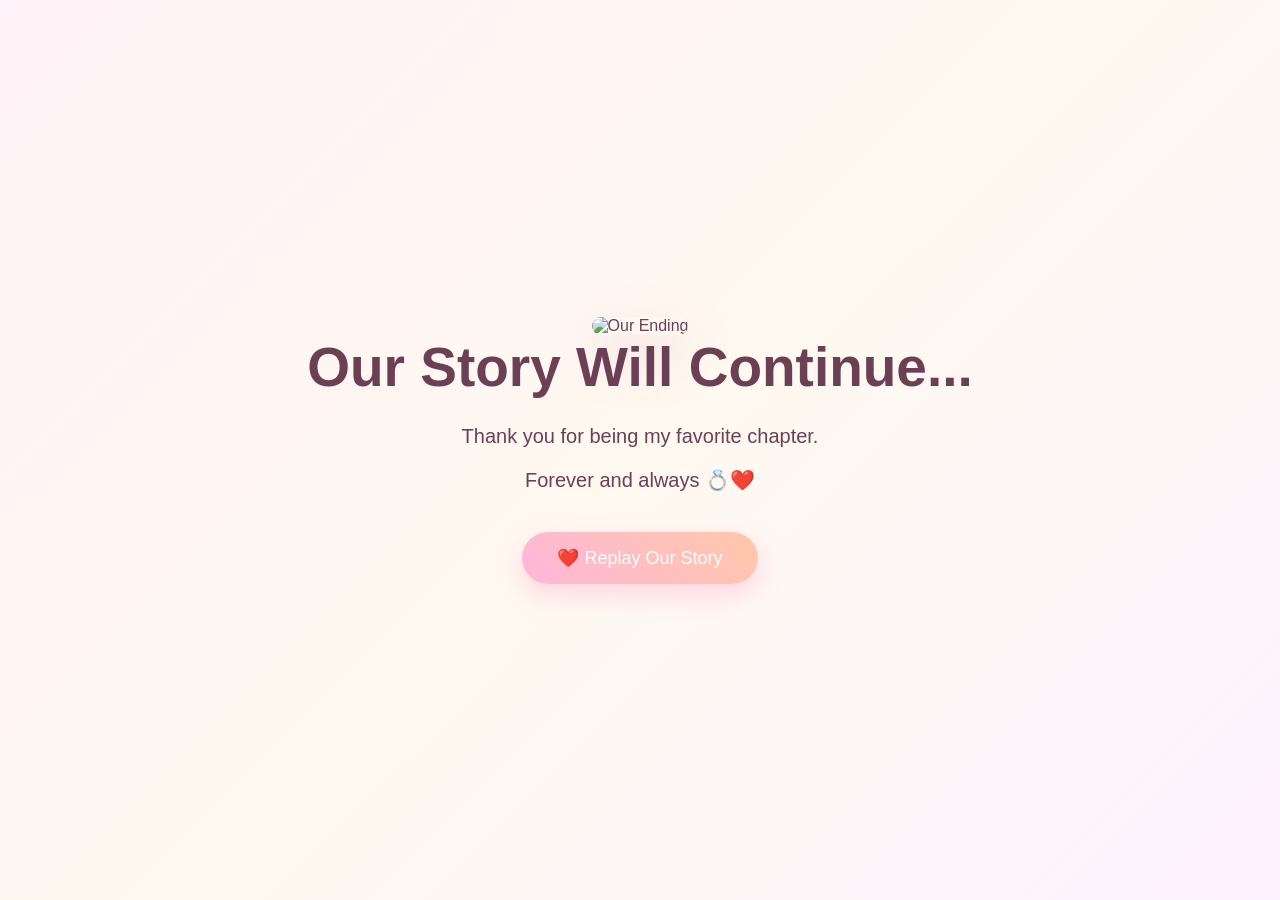
==== ending.html @ a07aa303 "Create The Ring of Us website" ====
<!DOCTYPE html>

<html lang="en">


<head>


<meta charset="UTF-8">


<meta name="viewport" content="width=device-width, initial-scale=1.0">


<title>
Our Story Forever 💍
</title>



<link rel="stylesheet" href="./style.css">


</head>



<body>




<audio id="bgMusic" autoplay loop>


<source src="./audio/bgm.mp3" type="audio/mp3">


</audio>





<div id="floating-container"></div>







<section class="ending-page">





<div class="ending-content">





<img

src="./images/scenes/ending-scene.png"

class="ending-image"

alt="Our Ending">





<h1>

Our Story Will Continue...

</h1>





<p>

Thank you for being my favorite chapter.

</p>





<p>

Forever and always 💍❤️

</p>







<button

onclick="restartStory()">



❤️ Replay Our Story



</button>






</div>






</section>








<script src="./script.js"></script>



</body>


</html>
---- style.css ----
/* ===================================
   THE RING OF US
   Romantic Interactive Website
=================================== */



* {

box-sizing: border-box;
margin:0;
padding:0;

}



body {

font-family:
"Segoe UI",
sans-serif;

min-height:100vh;

overflow-x:hidden;

background:

linear-gradient(
135deg,
#fff1f7,
#fff9f0,
#fdf2ff
);

color:#6b4055;

text-align:center;

}




/* =========================
   Floating Objects
========================= */


#floating-container {

position:fixed;

width:100%;

height:100%;

top:0;

left:0;

pointer-events:none;

overflow:hidden;

z-index:10;

}



.floating-item {


position:absolute;

bottom:-50px;

animation:

floatUp linear forwards;


}



@keyframes floatUp {


0% {

transform:
translateY(0)
rotate(0deg);

opacity:0;

}


20% {

opacity:1;

}


100% {

transform:

translateY(-120vh)
rotate(360deg);


opacity:0;

}


}




/* =========================
   Buttons
========================= */


button {


border:none;

padding:

15px 35px;


border-radius:50px;


background:

linear-gradient(
45deg,
#ffb6d9,
#ffc8a8
);


color:white;


font-size:18px;


cursor:pointer;


margin-top:25px;


box-shadow:

0 10px 25px
rgba(255,150,190,.35);


transition:.3s;


}



button:hover {


transform:

translateY(-5px)
scale(1.05);


}



/* =========================
   Opening Page
========================= */


.opening-page,
.ring-page,
.letter-page,
.gift-page,
.ending-page {


min-height:100vh;


display:flex;


flex-direction:column;


align-items:center;


justify-content:center;


padding:30px;


}





.video-container {


width:min(850px,90%);


border-radius:40px;


overflow:hidden;


box-shadow:

0 20px 50px
rgba(200,130,170,.35);


}



.video-container video {


width:100%;


display:block;


}





.opening-content {


margin-top:30px;


}




h1 {


font-size:

clamp(35px,5vw,55px);


margin-bottom:20px;


font-weight:700;


}




p {


font-size:20px;


line-height:1.7;


margin:10px;


}



/* =========================
 Ring Selection
========================= */


.ring-choice {


display:flex;


gap:40px;


justify-content:center;


flex-wrap:wrap;


margin-top:40px;


}



.ring-card {


width:320px;


padding:30px;


background:

rgba(255,255,255,.75);


border-radius:35px;


box-shadow:

0 15px 40px
rgba(180,120,160,.2);


cursor:pointer;


transition:.4s;


}



.ring-card:hover {


transform:

translateY(-15px)
scale(1.05);


}



.ring-card img {


width:200px;


height:200px;


object-fit:contain;


}




/* =========================
 Unlock Area
========================= */


#unlock-area {


margin-top:30px;


}



.unlock-box {


background:

rgba(255,255,255,.85);


padding:35px;


border-radius:35px;


box-shadow:

0 20px 40px
rgba(200,130,160,.25);


}



.unlock-box input {


padding:15px;


border-radius:30px;


border:

2px solid #ffc1da;


font-size:18px;


text-align:center;


margin-top:15px;


}



/* =========================
 Ring Box
========================= */


#ring-box-area {


margin-top:30px;


}



.ring-box {


width:250px;


animation:

boxAppear 1s;


}



@keyframes boxAppear {


from {


transform:scale(0)
rotateY(180deg);


opacity:0;


}


to {


transform:scale(1);


opacity:1;


}


}



/* =========================
 Ring Scene
========================= */


.scene-box {


background:

rgba(255,255,255,.85);


padding:35px;


border-radius:40px;


max-width:600px;


box-shadow:

0 20px 50px
rgba(180,120,160,.25);


}



.scene-box img {


width:90%;


max-width:450px;


border-radius:30px;


}




/* =========================
 Love Letter
========================= */


.letter-container {


position:relative;


}



.envelope {


width:280px;


cursor:pointer;


transition:.5s;


}



.heart-sparkle {


position:absolute;


width:120px;


top:-40px;


right:-50px;


animation:

sparkle 2s infinite;


}



@keyframes sparkle {


50% {


transform:

scale(1.2)
rotate(10deg);


}


}



.letter-content {


display:none;


background:

rgba(255,255,255,.9);


padding:40px;


border-radius:40px;


max-width:650px;


}



.open-letter {


width:300px;


}




.languages {


margin-top:30px;


font-size:22px;


}





/* =========================
 Surprise Video
========================= */


.video-wrapper {


width:min(850px,90%);


border-radius:40px;


overflow:hidden;


box-shadow:

0 20px 50px
rgba(200,130,170,.3);


}



.video-wrapper video {


width:100%;


}



/* =========================
 Ending
========================= */


.ending-image {


width:min(700px,90%);


border-radius:40px;


box-shadow:

0 20px 50px
rgba(200,130,170,.3);


}




/* =========================
 Mobile
========================= */


@media(max-width:700px){


.ring-card {


width:90%;


}


h1 {


font-size:35px;


}


p {


font-size:17px;


}



}

/* =================================
   RING OPENING EXPERIENCE
================================= */


.ring-opening {


animation:

ringAppear 1.2s ease;

}



@keyframes ringAppear {


from{

opacity:0;

transform:

scale(.3)
translateY(50px);


}


to{

opacity:1;

transform:

scale(1)
translateY(0);


}


}




.ring-box {


width:250px;


max-width:80%;


cursor:pointer;


}



.ring-box-open {


animation:

boxOpen 1s;


}



@keyframes boxOpen{


0%{

transform:

rotateX(0deg)
scale(.8);


}


50%{

transform:

rotateX(25deg)
scale(1.05);


}


100%{

transform:

rotateX(0deg)
scale(1);


}


}





.ring-display {


width:180px;


margin:20px auto;


animation:

ringFloat 2s infinite ease-in-out;


}



@keyframes ringFloat{


0%,100%{

transform:

translateY(0);


}


50%{

transform:

translateY(-20px);


}


}





.sparkle {


position:absolute;


font-size:35px;


animation:

sparkleMove 2s infinite;


}



@keyframes sparkleMove{


0%{

opacity:0;

transform:

scale(0);


}


50%{

opacity:1;


transform:

scale(1.3);


}


100%{

opacity:0;

transform:

scale(0);


}


}



.ring-message {


animation:

fadeText 2s;


}



@keyframes fadeText{


from{

opacity:0;

transform:

translateY(30px);


}


to{

opacity:1;

transform:

translateY(0);


}


}

/* ==========================
   LETTER ANIMATION
========================== */


.hidden {

display:none;

}



.letter-show {


display:block;


animation:

letterAppear 1.5s ease;


}




@keyframes letterAppear {


from {

opacity:0;

transform:

translateY(50px)
scale(.8);


}


to {


opacity:1;


transform:

translateY(0)
scale(1);


}


}





.typing-text {


max-width:500px;


margin:auto;


}



.open-letter {


animation:

letterFloat 3s infinite ease-in-out;


}




@keyframes letterFloat {


50% {


transform:

translateY(-10px);


}


}



.languages p {


animation:

fadeLanguage 1s;


}



@keyframes fadeLanguage {


from {

opacity:0;


transform:

translateX(-30px);


}


to {


opacity:1;


transform:

translateX(0);


}


}
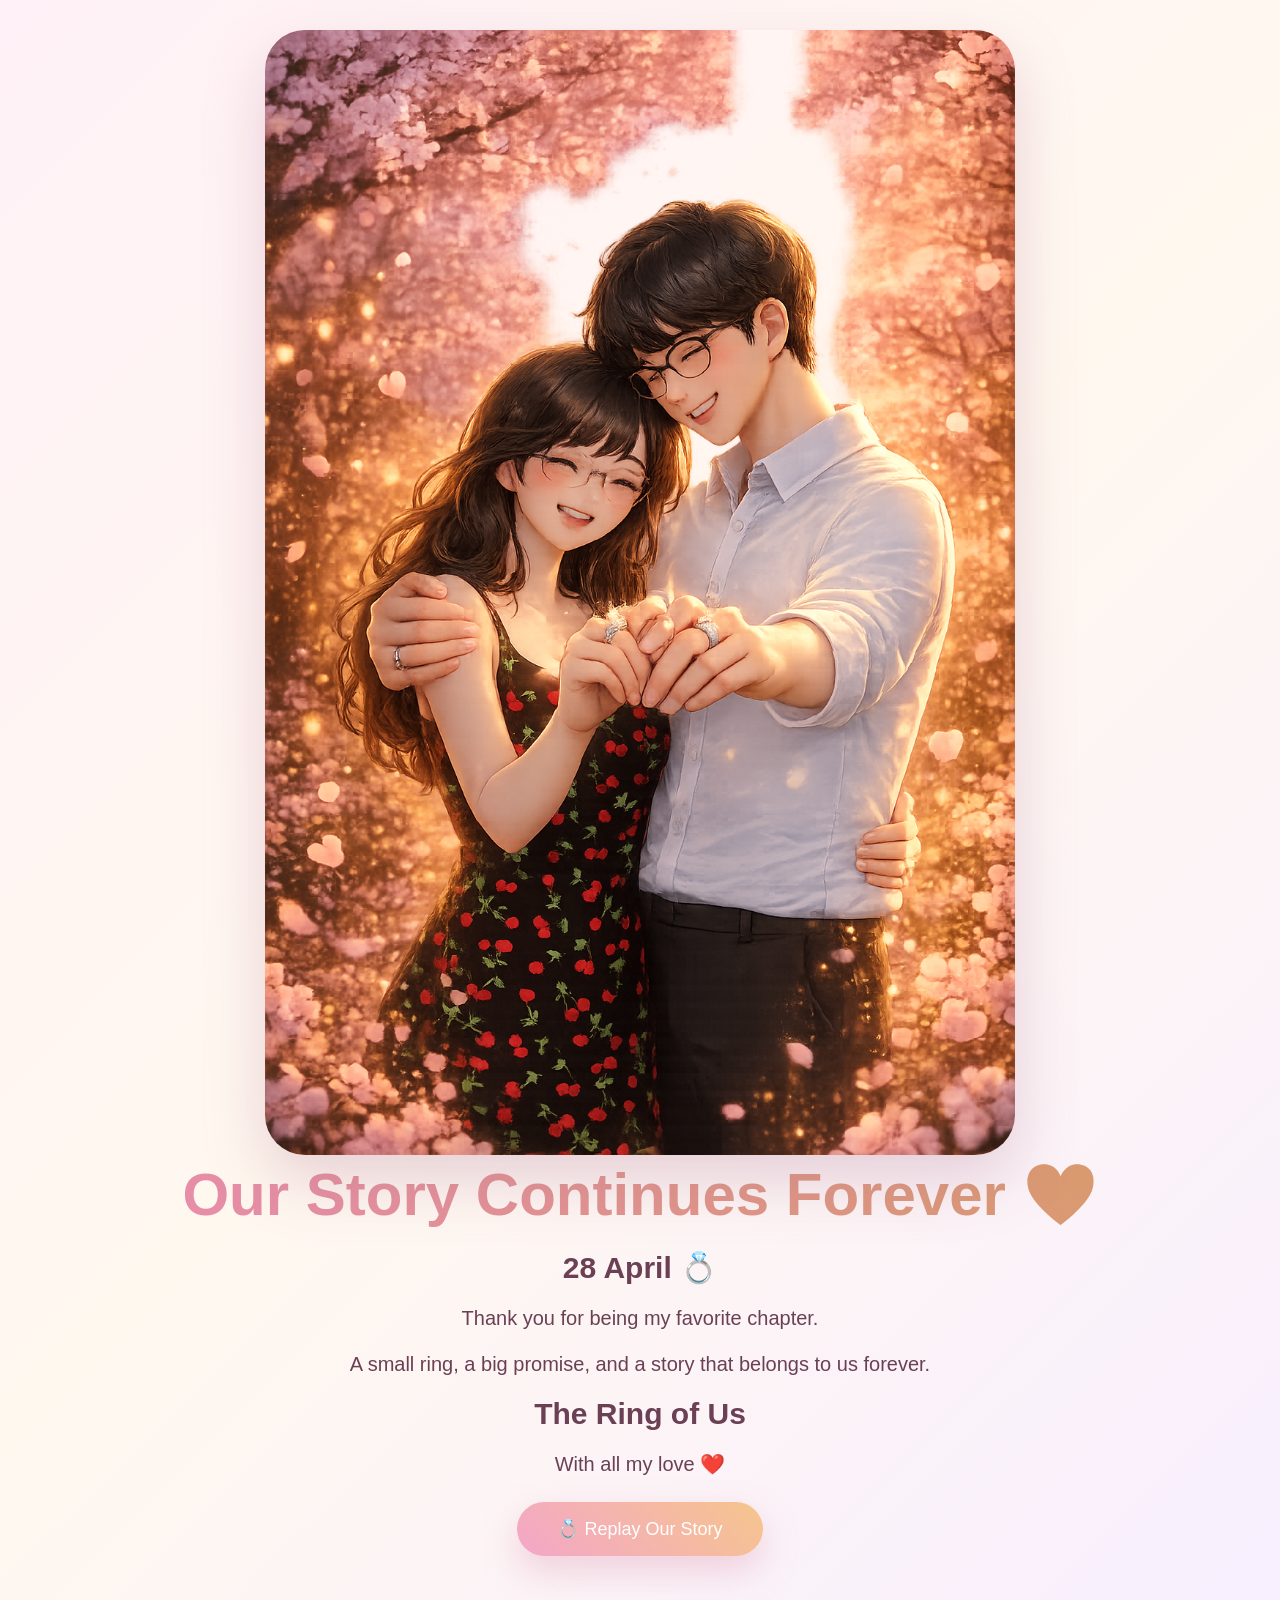
==== commit 532b58d3: "Complete The Ring of Us website update" ====
--- a/ending.html
+++ b/ending.html
@@ -5,20 +5,17 @@
 
 <head>
 
-
 <meta charset="UTF-8">
 
-
 <meta name="viewport" content="width=device-width, initial-scale=1.0">
 
 
 <title>
-Our Story Forever 💍
+Forever Us 💍
 </title>
 
 
-
-<link rel="stylesheet" href="./style.css">
+<link rel="stylesheet" href="style.css">
 
 
 </head>
@@ -28,14 +25,27 @@
 <body>
 
 
+<div id="loader">
+
+<div class="loader-heart">
+💍
+</div>
+
+<p>
+Preparing our story...
+❤️
+</p>
+
+</div>
+
+
+
 
 
 <audio id="bgMusic" autoplay loop>
 
-
 <source src="./audio/bgm.mp3" type="audio/mp3">
 
-
 </audio>
 
 
@@ -50,6 +60,8 @@
 
 
 
+
+
 <section class="ending-page">
 
 
@@ -62,13 +74,17 @@
 
 
 
+
+
 <img
 
 src="./images/scenes/ending-scene.png"
 
 class="ending-image"
 
-alt="Our Ending">
+alt="Our Final Memory">
+
+
 
 
 
@@ -76,7 +92,7 @@
 
 <h1>
 
-Our Story Will Continue...
+Our Story Continues Forever ❤️
 
 </h1>
 
@@ -84,6 +100,20 @@
 
 
 
+
+
+<h2>
+
+28 April 💍
+
+</h2>
+
+
+
+
+
+
+
 <p>
 
 Thank you for being my favorite chapter.
@@ -94,26 +124,52 @@
 
 
 
-<p>
-
-Forever and always 💍❤️
-
-</p>
-
-
-
-
-
-
-
-<button
-
-onclick="restartStory()">
-
-
-
-❤️ Replay Our Story
-
+
+
+<p>
+
+A small ring,
+
+a big promise,
+
+and a story that belongs to us forever.
+
+</p>
+
+
+
+
+
+
+
+<h2>
+
+The Ring of Us
+
+</h2>
+
+
+
+
+
+
+
+<p>
+
+With all my love ❤️
+
+</p>
+
+
+
+
+
+
+
+<button onclick="restartStory()">
+
+
+💍 Replay Our Story
 
 
 </button>
@@ -130,6 +186,8 @@
 
 
 
+
+
 </section>
 
 
@@ -139,8 +197,8 @@
 
 
 
-<script src="./script.js"></script>
-
+
+<script src="script.js"></script>
 
 
 </body>
--- a/style.css
+++ b/style.css
@@ -1,72 +1,98 @@
-/* ===================================
+/* =====================================
    THE RING OF US
-   Romantic Interactive Website
-=================================== */
+   Premium Romantic Design
+===================================== */
 
 
 
 * {
 
-box-sizing: border-box;
 margin:0;
+
 padding:0;
 
+box-sizing:border-box;
+
+}
+
+
+
+html {
+
+scroll-behavior:smooth;
+
 }
 
 
 
 body {
 
+
+min-height:100vh;
+
+
 font-family:
+
 "Segoe UI",
+"Candara",
 sans-serif;
 
-min-height:100vh;
-
-overflow-x:hidden;
 
 background:
 
 linear-gradient(
 135deg,
 #fff1f7,
-#fff9f0,
-#fdf2ff
+#fff8ef,
+#f8efff
 );
 
+
 color:#6b4055;
 
-text-align:center;
-
-}
-
-
-
-
-/* =========================
-   Floating Objects
-========================= */
+
+overflow-x:hidden;
+
+
+}
+
+
+
+
+/* =====================================
+   FLOATING ANIMATION
+===================================== */
 
 
 #floating-container {
 
+
 position:fixed;
 
+
+top:0;
+
+
+left:0;
+
+
 width:100%;
 
+
 height:100%;
 
-top:0;
-
-left:0;
 
 pointer-events:none;
 
+
 overflow:hidden;
 
-z-index:10;
-
-}
+
+z-index:100;
+
+
+}
+
 
 
 
@@ -75,7 +101,9 @@
 
 position:absolute;
 
-bottom:-50px;
+
+bottom:-80px;
+
 
 animation:
 
@@ -86,28 +114,36 @@
 
 
 
+
 @keyframes floatUp {
 
 
 0% {
 
-transform:
+
+transform:
+
 translateY(0)
 rotate(0deg);
 
+
 opacity:0;
 
+
 }
 
 
 20% {
 
+
 opacity:1;
 
+
 }
 
 
 100% {
+
 
 transform:
 
@@ -117,82 +153,20 @@
 
 opacity:0;
 
-}
-
-
-}
-
-
-
-
-/* =========================
-   Buttons
-========================= */
-
-
-button {
-
-
-border:none;
-
-padding:
-
-15px 35px;
-
-
-border-radius:50px;
-
-
-background:
-
-linear-gradient(
-45deg,
-#ffb6d9,
-#ffc8a8
-);
-
-
-color:white;
-
-
-font-size:18px;
-
-
-cursor:pointer;
-
-
-margin-top:25px;
-
-
-box-shadow:
-
-0 10px 25px
-rgba(255,150,190,.35);
-
-
-transition:.3s;
-
-
-}
-
-
-
-button:hover {
-
-
-transform:
-
-translateY(-5px)
-scale(1.05);
-
-
-}
-
-
-
-/* =========================
-   Opening Page
-========================= */
+
+}
+
+
+}
+
+
+
+
+
+
+/* =====================================
+   ALL PAGES
+===================================== */
 
 
 .opening-page,
@@ -211,158 +185,287 @@
 flex-direction:column;
 
 
+justify-content:center;
+
+
 align-items:center;
 
 
+padding:30px;
+
+
+position:relative;
+
+
+}
+
+
+
+
+
+
+/* =====================================
+   TEXT
+===================================== */
+
+
+h1 {
+
+
+font-size:
+clamp(35px,6vw,60px);
+
+
+font-weight:700;
+
+
+margin-bottom:20px;
+
+
+background:
+linear-gradient(
+45deg,
+#e88cae,
+#d89b6a
+);
+
+
+background-clip:text;
+
+
+-webkit-background-clip:text;
+
+
+color:transparent;
+
+
+}
+
+
+
+
+h2 {
+
+
+margin:15px 0;
+
+
+font-size:30px;
+
+
+}
+
+
+
+
+p {
+
+
+font-size:20px;
+
+
+line-height:1.8;
+
+
+max-width:700px;
+
+
+margin:10px auto;
+
+
+}
+
+
+
+
+
+
+/* =====================================
+   BUTTON
+===================================== */
+
+
+button {
+
+
+border:none;
+
+
+padding:
+
+16px 40px;
+
+
+border-radius:50px;
+
+
+font-size:18px;
+
+
+cursor:pointer;
+
+
+color:white;
+
+
+background:
+
+linear-gradient(
+45deg,
+#f3a6c8,
+#f6c58d
+);
+
+
+box-shadow:
+
+0 15px 35px
+rgba(220,140,170,.35);
+
+
+transition:.4s;
+
+
+margin-top:25px;
+
+
+}
+
+
+
+button:hover {
+
+
+transform:
+
+translateY(-5px)
+scale(1.05);
+
+
+box-shadow:
+
+0 20px 45px
+rgba(220,140,170,.5);
+
+
+}
+
+
+
+
+
+
+/* =====================================
+   VIDEO
+===================================== */
+
+
+.video-container,
+.video-wrapper {
+
+
+width:min(900px,90%);
+
+
+border-radius:40px;
+
+
+overflow:hidden;
+
+
+box-shadow:
+
+0 25px 60px
+rgba(180,120,150,.25);
+
+
+margin:30px;
+
+
+}
+
+
+
+.video-container video,
+.video-wrapper video {
+
+
+width:100%;
+
+
+display:block;
+
+
+}
+
+
+
+
+
+
+
+/* =====================================
+   RING CARD
+===================================== */
+
+
+.ring-choice {
+
+
+display:flex;
+
+
 justify-content:center;
 
 
-padding:30px;
-
-
-}
-
-
-
-
-
-.video-container {
-
-
-width:min(850px,90%);
+gap:40px;
+
+
+flex-wrap:wrap;
+
+
+margin-top:40px;
+
+
+}
+
+
+
+
+.ring-card {
+
+
+width:330px;
+
+
+padding:35px;
 
 
 border-radius:40px;
 
 
-overflow:hidden;
+background:
+
+rgba(255,255,255,.75);
+
+
+backdrop-filter:
+blur(15px);
+
+-webkit-backdrop-filter:
+blur(15px);
 
 
 box-shadow:
 
 0 20px 50px
-rgba(200,130,170,.35);
-
-
-}
-
-
-
-.video-container video {
-
-
-width:100%;
-
-
-display:block;
-
-
-}
-
-
-
-
-
-.opening-content {
-
-
-margin-top:30px;
-
-
-}
-
-
-
-
-h1 {
-
-
-font-size:
-
-clamp(35px,5vw,55px);
-
-
-margin-bottom:20px;
-
-
-font-weight:700;
-
-
-}
-
-
-
-
-p {
-
-
-font-size:20px;
-
-
-line-height:1.7;
-
-
-margin:10px;
-
-
-}
-
-
-
-/* =========================
- Ring Selection
-========================= */
-
-
-.ring-choice {
-
-
-display:flex;
-
-
-gap:40px;
-
-
-justify-content:center;
-
-
-flex-wrap:wrap;
-
-
-margin-top:40px;
-
-
-}
-
-
-
-.ring-card {
-
-
-width:320px;
-
-
-padding:30px;
-
-
-background:
-
-rgba(255,255,255,.75);
-
-
-border-radius:35px;
-
-
-box-shadow:
-
-0 15px 40px
-rgba(180,120,160,.2);
+rgba(180,120,150,.2);
 
 
 cursor:pointer;
 
 
-transition:.4s;
+transition:.5s;
 
 
 }
@@ -382,13 +485,14 @@
 
 
 
+
 .ring-card img {
 
 
-width:200px;
-
-
-height:200px;
+width:220px;
+
+
+height:220px;
 
 
 object-fit:contain;
@@ -399,12 +503,30 @@
 
 
 
-/* =========================
- Unlock Area
-========================= */
-
-
-#unlock-area {
+
+/* =====================================
+   UNLOCK BOX
+===================================== */
+
+
+.unlock-box {
+
+
+background:
+
+rgba(255,255,255,.85);
+
+
+padding:40px;
+
+
+border-radius:40px;
+
+
+box-shadow:
+
+0 20px 50px
+rgba(180,120,150,.2);
 
 
 margin-top:30px;
@@ -414,42 +536,18 @@
 
 
 
-.unlock-box {
-
-
-background:
-
-rgba(255,255,255,.85);
-
-
-padding:35px;
-
-
-border-radius:35px;
-
-
-box-shadow:
-
-0 20px 40px
-rgba(200,130,160,.25);
-
-
-}
-
-
-
 .unlock-box input {
 
 
-padding:15px;
-
-
-border-radius:30px;
+padding:15px 25px;
+
+
+border-radius:40px;
 
 
 border:
 
-2px solid #ffc1da;
+2px solid #f5b4d0;
 
 
 font-size:18px;
@@ -458,25 +556,64 @@
 text-align:center;
 
 
-margin-top:15px;
-
-
-}
-
-
-
-/* =========================
- Ring Box
-========================= */
-
-
-#ring-box-area {
-
-
-margin-top:30px;
-
-
-}
+}
+
+
+
+
+
+/* =====================================
+   RING OPENING
+===================================== */
+
+
+.ring-opening {
+
+
+animation:
+
+appear 1s ease;
+
+
+}
+
+
+
+@keyframes appear {
+
+
+from {
+
+
+opacity:0;
+
+
+transform:
+
+scale(.7)
+translateY(50px);
+
+
+}
+
+
+to {
+
+
+opacity:1;
+
+
+transform:
+
+scale(1);
+
+
+}
+
+
+}
+
+
 
 
 
@@ -486,105 +623,101 @@
 width:250px;
 
 
+}
+
+
+
+.ring-box-open {
+
+
+width:260px;
+
+
 animation:
 
-boxAppear 1s;
-
-
-}
-
-
-
-@keyframes boxAppear {
-
-
-from {
-
-
-transform:scale(0)
-rotateY(180deg);
-
-
-opacity:0;
-
-
-}
-
-
-to {
-
-
-transform:scale(1);
-
-
-opacity:1;
-
-
-}
-
-
-}
-
-
-
-/* =========================
- Ring Scene
-========================= */
-
-
-.scene-box {
-
-
-background:
-
-rgba(255,255,255,.85);
-
-
-padding:35px;
-
-
-border-radius:40px;
-
-
-max-width:600px;
-
-
-box-shadow:
-
-0 20px 50px
-rgba(180,120,160,.25);
-
-
-}
-
-
-
-.scene-box img {
-
-
-width:90%;
-
-
-max-width:450px;
-
-
-border-radius:30px;
-
-
-}
-
-
-
-
-/* =========================
- Love Letter
-========================= */
+openBox 1s;
+
+
+}
+
+
+
+@keyframes openBox {
+
+
+50% {
+
+
+transform:
+
+rotateX(25deg)
+scale(1.1);
+
+
+}
+
+
+}
+
+
+
+
+.ring-display {
+
+
+width:180px;
+
+
+margin:25px;
+
+
+animation:
+
+ringFloat 2s infinite;
+
+
+}
+
+
+
+
+@keyframes ringFloat {
+
+
+50% {
+
+
+transform:
+
+translateY(-20px);
+
+
+}
+
+
+}
+
+
+
+
+
+
+
+/* =====================================
+   LETTER
+===================================== */
 
 
 .letter-container {
 
 
-position:relative;
+display:flex;
+
+
+flex-direction:column;
+
+
+align-items:center;
 
 
 }
@@ -607,19 +740,22 @@
 
 
 
+.envelope:hover {
+
+
+transform:
+
+scale(1.1);
+
+
+}
+
+
+
 .heart-sparkle {
 
 
-position:absolute;
-
-
 width:120px;
-
-
-top:-40px;
-
-
-right:-50px;
 
 
 animation:
@@ -653,214 +789,1049 @@
 .letter-content {
 
 
+background:
+
+rgba(255,255,255,.9);
+
+
+padding:40px;
+
+
+border-radius:40px;
+
+
+max-width:700px;
+
+
+box-shadow:
+
+0 20px 50px
+rgba(180,120,150,.2);
+
+
+}
+
+
+
+.hidden {
+
+
 display:none;
 
 
+}
+
+
+
+.letter-show {
+
+
+display:block;
+
+
+animation:
+
+appear 1.5s;
+
+
+}
+
+
+
+
+.languages {
+
+
+margin-top:30px;
+
+
+}
+
+
+
+.languages p {
+
+
+font-size:22px;
+
+
+}
+
+
+
+
+
+
+
+/* =====================================
+   ENDING
+===================================== */
+
+
+.ending-image {
+
+
+width:min(750px,90%);
+
+
+border-radius:40px;
+
+
+box-shadow:
+
+0 25px 60px
+rgba(180,120,150,.3);
+
+
+}
+
+
+
+
+
+/* =====================================
+   MOBILE
+===================================== */
+
+
+@media(max-width:700px){
+
+
+h1 {
+
+font-size:38px;
+
+}
+
+
+p {
+
+font-size:17px;
+
+}
+
+
+.ring-card {
+
+width:90%;
+
+}
+
+
+button {
+
+font-size:16px;
+
+}
+
+
+}
+
+/* =====================================
+   RING CEREMONY EFFECT
+===================================== */
+
+
+.scene-box {
+
+
+display:flex;
+
+
+flex-direction:column;
+
+
+align-items:center;
+
+
+justify-content:center;
+
+
 background:
 
-rgba(255,255,255,.9);
+rgba(255,255,255,.85);
 
 
 padding:40px;
 
 
-border-radius:40px;
-
-
-max-width:650px;
-
-
-}
+border-radius:50px;
+
+
+box-shadow:
+
+0 25px 70px
+rgba(200,130,160,.25);
+
+
+animation:
+
+appear 1s ease;
+
+
+}
+
+
+
+
+.scene-box img {
+
+
+max-width:90%;
+
+
+}
+
+
+
+
+.ring-message {
+
+
+margin-top:30px;
+
+
+padding:25px;
+
+
+border-radius:30px;
+
+
+background:
+
+rgba(255,240,247,.8);
+
+
+animation:
+
+messageAppear 2s ease;
+
+
+}
+
+
+
+
+@keyframes messageAppear{
+
+
+from{
+
+
+opacity:0;
+
+
+transform:
+
+translateY(40px);
+
+
+}
+
+
+to{
+
+
+opacity:1;
+
+
+transform:
+
+translateY(0);
+
+
+}
+
+
+}
+
+
+
+
+.ring-box {
+
+
+animation:
+
+boxFloat 3s infinite ease-in-out;
+
+
+}
+
+
+
+@keyframes boxFloat{
+
+
+50%{
+
+
+transform:
+
+translateY(-12px);
+
+
+}
+
+
+}
+
+
+
+
+.ring-box-open {
+
+
+animation:
+
+boxOpen 1.5s ease;
+
+
+}
+
+
+
+@keyframes boxOpen{
+
+
+0%{
+
+
+transform:
+
+scale(.5)
+rotateX(60deg);
+
+
+opacity:0;
+
+
+}
+
+
+
+100%{
+
+
+transform:
+
+scale(1)
+rotateX(0);
+
+
+opacity:1;
+
+
+}
+
+
+}
+
+
+
+
+
+.ring-display {
+
+
+filter:
+
+drop-shadow(
+0 20px 20px
+rgba(200,150,100,.3)
+);
+
+
+animation:
+
+ringReveal 2s infinite ease-in-out;
+
+
+}
+
+
+
+
+@keyframes ringReveal{
+
+
+0%{
+
+
+transform:
+
+translateY(20px)
+scale(.8);
+
+
+opacity:.5;
+
+
+}
+
+
+50%{
+
+
+transform:
+
+translateY(-20px)
+scale(1.1);
+
+
+opacity:1;
+
+
+}
+
+
+
+100%{
+
+
+transform:
+
+translateY(20px)
+scale(.8);
+
+
+opacity:.5;
+
+
+}
+
+
+}
+
+
+
+
+
+.scene-image {
+
+
+margin-top:30px;
+
+
+border-radius:35px;
+
+
+animation:
+
+sceneAppear 2s ease;
+
+
+}
+
+
+
+@keyframes sceneAppear{
+
+
+from{
+
+
+opacity:0;
+
+
+transform:
+
+scale(.9);
+
+
+}
+
+
+to{
+
+
+opacity:1;
+
+
+transform:
+
+scale(1);
+
+
+}
+
+
+}
+
+
+
+/* Sparkles */
+
+
+.sparkle {
+
+
+font-size:35px;
+
+
+display:inline-block;
+
+
+animation:
+
+sparkleMove 1.5s infinite;
+
+
+margin:10px;
+
+
+}
+
+
+
+@keyframes sparkleMove{
+
+
+50%{
+
+
+transform:
+
+translateY(-15px)
+rotate(20deg);
+
+
+}
+
+
+}
+
+/* =====================================
+   LOVE LETTER PREMIUM EFFECT
+===================================== */
+
+
+.letter-container {
+
+
+animation:
+
+letterFloat 4s infinite ease-in-out;
+
+
+}
+
+
+
+@keyframes letterFloat {
+
+
+50% {
+
+
+transform:
+
+translateY(-15px);
+
+
+}
+
+
+}
+
+
 
 
 
 .open-letter {
 
 
-width:300px;
-
-
-}
-
-
-
-
+animation:
+
+letterOpen 1.5s ease;
+
+
+}
+
+
+
+@keyframes letterOpen {
+
+
+from {
+
+
+opacity:0;
+
+
+transform:
+
+rotateY(90deg)
+scale(.7);
+
+
+}
+
+
+to {
+
+
+opacity:1;
+
+
+transform:
+
+rotateY(0)
+scale(1);
+
+
+}
+
+
+}
+
+
+
+
+
+
+.heart-animation {
+
+
+position:relative;
+
+
+height:120px;
+
+
+}
+
+
+
+
+.heart-animation span {
+
+
+position:absolute;
+
+
+font-size:35px;
+
+
+animation:
+
+heartFly 3s infinite;
+
+
+}
+
+
+
+.heart-animation span:nth-child(1){
+
+
+left:20%;
+
+
+}
+
+
+
+.heart-animation span:nth-child(2){
+
+
+left:50%;
+
+
+animation-delay:.5s;
+
+
+}
+
+
+
+.heart-animation span:nth-child(3){
+
+
+left:80%;
+
+
+animation-delay:1s;
+
+
+}
+
+
+
+@keyframes heartFly {
+
+
+0% {
+
+
+bottom:0;
+
+
+opacity:0;
+
+
+}
+
+
+
+50% {
+
+
+opacity:1;
+
+
+transform:
+
+translateY(-40px);
+
+
+}
+
+
+
+100% {
+
+
+bottom:100px;
+
+
+opacity:0;
+
+
+}
+
+
+}
+
+
+
+
+
+
+.fade-language p {
+
+
+opacity:0;
+
+
+animation:
+
+languageShow 1s forwards;
+
+
+}
+
+
+
+.fade-language p:nth-child(1){
+
+animation-delay:.2s;
+
+}
+
+
+.fade-language p:nth-child(2){
+
+animation-delay:.4s;
+
+}
+
+
+.fade-language p:nth-child(3){
+
+animation-delay:.6s;
+
+}
+
+
+.fade-language p:nth-child(4){
+
+animation-delay:.8s;
+
+}
+
+
+.fade-language p:nth-child(5){
+
+animation-delay:1s;
+
+}
+
+
+.fade-language p:nth-child(6){
+
+animation-delay:1.2s;
+
+}
+
+
+.fade-language p:nth-child(7){
+
+animation-delay:1.4s;
+
+}
+
+
+.fade-language p:nth-child(8){
+
+animation-delay:1.6s;
+
+}
+
+
+
+
+
+@keyframes languageShow {
+
+
+from {
+
+
+opacity:0;
+
+
+transform:
+
+translateX(-50px);
+
+
+}
+
+
+
+to {
+
+
+opacity:1;
+
+
+transform:
+
+translateX(0);
+
+
+}
+
+
+}
+
+/* =====================================
+   LOADING SCREEN
+===================================== */
+
+
+#loader {
+
+
+position:fixed;
+
+
+top:0;
+
+
+left:0;
+
+
+width:100%;
+
+
+height:100%;
+
+
+background:
+
+linear-gradient(
+135deg,
+#fff1f7,
+#fff8ef
+);
+
+
+display:flex;
+
+
+flex-direction:column;
+
+
+justify-content:center;
+
+
+align-items:center;
+
+
+z-index:9999;
+
+
+transition:
+
+opacity 1s;
+
+
+}
+
+
+
+
+.loader-heart {
+
+
+font-size:80px;
+
+
+animation:
+
+loaderPulse 1.5s infinite;
+
+
+}
+
+
+
+
+@keyframes loaderPulse {
+
+
+50% {
+
+
+transform:
+
+scale(1.2);
+
+
+}
+
+
+}
+
+
+
+#loader p {
+
+
+font-size:22px;
+
+
+}
+
+body {
+
+
+animation:
+
+pageEnter .8s ease;
+
+
+}
+
+
+
+@keyframes pageEnter {
+
+
+from {
+
+
+opacity:0;
+
+
+transform:
+
+translateY(20px);
+
+
+}
+
+
+
+to {
+
+
+opacity:1;
+
+
+transform:
+
+translateY(0);
+
+
+}
+
+
+}
+
+/* =====================================
+   CENTER EVERYTHING - FINAL POLISH
+===================================== */
+
+
+.ring-page,
+.letter-page,
+.secret-page,
+.ending-page {
+
+    min-height: 100vh;
+
+    display: flex;
+
+    flex-direction: column;
+
+    justify-content: center;
+
+    align-items: center;
+
+    text-align: center;
+
+    padding: 30px;
+
+}
+
+
+
+/* Main containers */
+
+.ring-container,
+.ring-choice,
+.letter-container,
+.letter-content,
+.scene-box,
+.ring-message,
 .languages {
 
-
-margin-top:30px;
-
-
-font-size:22px;
-
-
-}
-
-
-
-
-
-/* =========================
- Surprise Video
-========================= */
-
-
-.video-wrapper {
-
-
-width:min(850px,90%);
-
-
-border-radius:40px;
-
-
-overflow:hidden;
-
-
-box-shadow:
-
-0 20px 50px
-rgba(200,130,170,.3);
-
-
-}
-
-
-
-.video-wrapper video {
-
-
-width:100%;
-
-
-}
-
-
-
-/* =========================
- Ending
-========================= */
-
-
-.ending-image {
-
-
-width:min(700px,90%);
-
-
-border-radius:40px;
-
-
-box-shadow:
-
-0 20px 50px
-rgba(200,130,170,.3);
-
-
-}
-
-
-
-
-/* =========================
- Mobile
-========================= */
-
-
-@media(max-width:700px){
-
-
-.ring-card {
-
-
-width:90%;
-
-
-}
-
-
-h1 {
-
-
-font-size:35px;
-
-
-}
-
-
-p {
-
-
-font-size:17px;
-
-
-}
-
-
-
-}
-
-/* =================================
-   RING OPENING EXPERIENCE
-================================= */
-
-
-.ring-opening {
-
-
-animation:
-
-ringAppear 1.2s ease;
-
-}
-
-
-
-@keyframes ringAppear {
-
-
-from{
-
-opacity:0;
-
-transform:
-
-scale(.3)
-translateY(50px);
-
-
-}
-
-
-to{
-
-opacity:1;
-
-transform:
-
-scale(1)
-translateY(0);
-
-
-}
-
-
-}
-
-
-
-
-.ring-box {
-
-
-width:250px;
-
-
-max-width:80%;
-
-
-cursor:pointer;
-
+    display: flex;
+
+    flex-direction: column;
+
+    align-items: center;
+
+    justify-content: center;
+
+    text-align: center;
+
+}
+
+
+
+/* Ring area */
+
+.scene-box {
+
+    width: min(90%, 700px);
+
+    margin: 20px auto;
+
+}
+
+
+
+.ring-display {
+
+    width: min(300px, 70vw);
+
+    margin: 20px auto;
+
+    display: block;
 
 }
 
@@ -868,313 +1839,94 @@
 
 .ring-box-open {
 
-
-animation:
-
-boxOpen 1s;
-
-
-}
-
-
-
-@keyframes boxOpen{
-
-
-0%{
-
-transform:
-
-rotateX(0deg)
-scale(.8);
-
-
-}
-
-
-50%{
-
-transform:
-
-rotateX(25deg)
-scale(1.05);
-
-
-}
-
-
-100%{
-
-transform:
-
-rotateX(0deg)
-scale(1);
-
-
-}
-
-
-}
-
-
-
-
-
-.ring-display {
-
-
-width:180px;
-
-
-margin:20px auto;
-
-
-animation:
-
-ringFloat 2s infinite ease-in-out;
-
-
-}
-
-
-
-@keyframes ringFloat{
-
-
-0%,100%{
-
-transform:
-
-translateY(0);
-
-
-}
-
-
-50%{
-
-transform:
-
-translateY(-20px);
-
-
-}
-
-
-}
-
-
-
-
-
-.sparkle {
-
-
-position:absolute;
-
-
-font-size:35px;
-
-
-animation:
-
-sparkleMove 2s infinite;
-
-
-}
-
-
-
-@keyframes sparkleMove{
-
-
-0%{
-
-opacity:0;
-
-transform:
-
-scale(0);
-
-
-}
-
-
-50%{
-
-opacity:1;
-
-
-transform:
-
-scale(1.3);
-
-
-}
-
-
-100%{
-
-opacity:0;
-
-transform:
-
-scale(0);
-
-
-}
-
-
-}
-
-
+    width: min(350px, 80vw);
+
+    margin: 20px auto;
+
+    display: block;
+
+}
+
+
+
+.scene-image {
+
+    width: min(700px, 90vw);
+
+    margin: 30px auto;
+
+    display: block;
+
+    border-radius: 30px;
+
+}
+
+
+
+
+/* Text box */
 
 .ring-message {
 
-
-animation:
-
-fadeText 2s;
-
-
-}
-
-
-
-@keyframes fadeText{
-
-
-from{
-
-opacity:0;
-
-transform:
-
-translateY(30px);
-
-
-}
-
-
-to{
-
-opacity:1;
-
-transform:
-
-translateY(0);
-
-
-}
-
-
-}
-
-/* ==========================
-   LETTER ANIMATION
-========================== */
-
-
-.hidden {
-
-display:none;
-
-}
-
-
-
-.letter-show {
-
-
-display:block;
-
-
-animation:
-
-letterAppear 1.5s ease;
-
-
-}
-
-
-
-
-@keyframes letterAppear {
-
-
-from {
-
-opacity:0;
-
-transform:
-
-translateY(50px)
-scale(.8);
-
-
-}
-
-
-to {
-
-
-opacity:1;
-
-
-transform:
-
-translateY(0)
-scale(1);
-
-
-}
-
-
-}
-
-
-
-
+    max-width: 600px;
+
+    margin: 30px auto;
+
+    line-height: 1.8;
+
+}
+
+
+
+.ring-message h2 {
+
+    text-align: center;
+
+}
+
+
+
+.ring-message p {
+
+    text-align: center;
+
+}
+
+
+
+
+/* Love letter */
 
 .typing-text {
 
-
-max-width:500px;
-
-
-margin:auto;
-
-
-}
-
-
-
-.open-letter {
-
-
-animation:
-
-letterFloat 3s infinite ease-in-out;
-
-
-}
-
-
-
-
-@keyframes letterFloat {
-
-
-50% {
-
-
-transform:
-
-translateY(-10px);
-
-
-}
-
+    max-width: 650px;
+
+    margin: 20px auto;
+
+    text-align: center;
+
+    line-height: 1.8;
+
+}
+
+
+
+#loveText {
+
+    white-space: pre-line;
+
+    text-align: center;
+
+}
+
+
+
+
+.languages {
+
+    width: 100%;
+
+    margin-top: 30px;
 
 }
 
@@ -1182,44 +1934,22 @@
 
 .languages p {
 
-
-animation:
-
-fadeLanguage 1s;
-
-
-}
-
-
-
-@keyframes fadeLanguage {
-
-
-from {
-
-opacity:0;
-
-
-transform:
-
-translateX(-30px);
-
-
-}
-
-
-to {
-
-
-opacity:1;
-
-
-transform:
-
-translateX(0);
-
-
-}
-
-
-}+    text-align: center;
+
+    margin: 12px;
+
+}
+
+
+
+
+
+/* Buttons */
+
+button {
+
+    margin: 20px auto;
+
+    display: block;
+
+}
